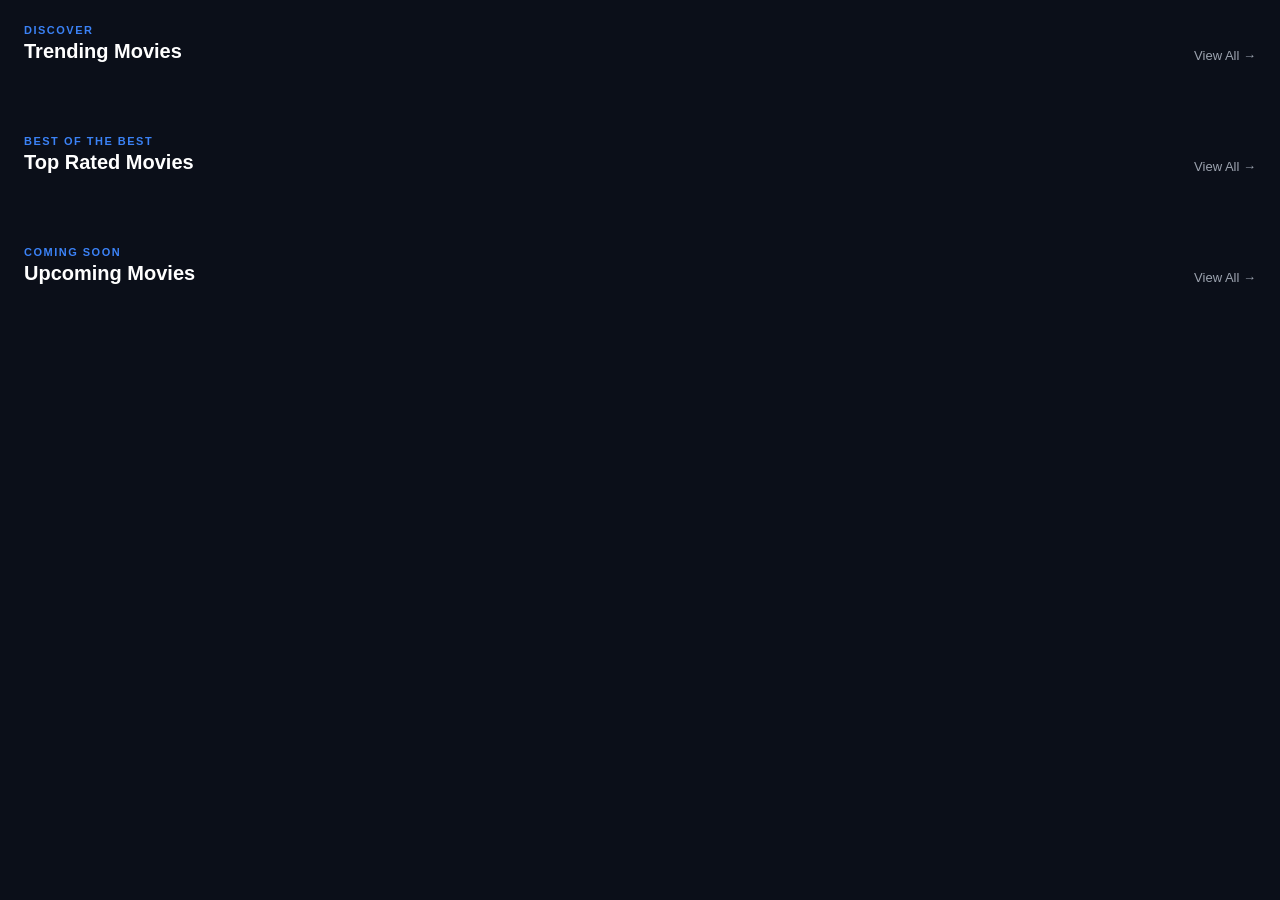
==== Main-Cards/Main-Cards.html @ 7cb5181d "Main-Cards" ====
<!DOCTYPE html>
<html lang="en">
<head>
    <meta charset="UTF-8">
    <meta name="viewport" content="width=device-width, initial-scale=1.0">
    <title>Movie Discovery</title>
    <link rel="stylesheet" href="Main-Cards.css">
</head>
<body>

    <!-- Trending Movies Section -->
    <div class="section-container">
        <div class="section-header">
            <div class="section-title-group">
                <div class="category">Discover</div>
                <h2>Trending Movies</h2>
            </div>
            <a href="#" class="view-all">View All →</a>
        </div>
        <div class="movie-row" id="trending-row">
            <!-- Trending Cards Will Be Put Inside -->
        </div>
    </div>

    <!-- Top Rated Movies Section -->
    <div class="section-container">
        <div class="section-header">
            <div class="section-title-group">
                <div class="category">Best of the Best</div>
                <h2>Top Rated Movies</h2>
            </div>
            <a href="#" class="view-all">View All →</a>
        </div>
        <div class="movie-row" id="top-rated-row">
            <!-- Top Rated Cards Will Be Put Inside -->
        </div>
    </div>

    <!-- Upcoming Movies Section -->
    <div class="section-container">
        <div class="section-header">
            <div class="section-title-group">
                <div class="category">Coming Soon</div>
                <h2>Upcoming Movies</h2>
            </div>
            <a href="#" class="view-all">View All →</a>
        </div>
        <div class="movie-row" id="upcoming-row">
            <!-- Upcoming Cards Will Be Put Inside -->
        </div>
    </div>

    <script src="Main-Cards.js"></script>
</body>
</html>
---- Main-Cards/Main-Cards.css ----
* {
    box-sizing: border-box;
    margin: 0;
    padding: 0;
    font-family: -apple-system, BlinkMacSystemFont, "Segoe UI", Roboto, Helvetica, Arial, sans-serif;
}

body {
    background-color: #0b0f19;
    color: #ffffff;
    padding: 24px;
    overflow-x: hidden;
}

.section-header {
    display: flex;
    justify-content: space-between;
    align-items: flex-end;
    margin-bottom: 16px;
}

.section-title-group .category {
    font-size: 11px;
    text-transform: uppercase;
    letter-spacing: 1.5px;
    color: #3b82f6;
    font-weight: 700;
    margin-bottom: 4px;
}

.section-title-group h2 {
    font-size: 20px;
    font-weight: 700;
    color: #ffffff;
}

.view-all {
    font-size: 13px;
    color: #9ca3af;
    text-decoration: none;
    font-weight: 500;
}

.view-all:hover {
    color: #ffffff;
}

.movie-row {
    display: flex;
    gap: 16px;
    overflow-x: auto;
    padding-bottom: 16px;
    margin-bottom: 40px;
    scrollbar-width: none; 
}

.movie-row::-webkit-scrollbar {
    display: none;
}

.movie-card {
    flex: 0 0 160px;
    background-color: #131826;
    border-radius: 12px;
    overflow: hidden;
    display: flex;
    flex-direction: column;
    position: relative;
    transition: transform 0.2s ease;
    border: 1px solid rgba(255, 255, 255, 0.05);
}

.movie-card:hover {
    transform: scale(1.03);
}

.poster-container {
    width: 100%;
    height: 235px;
    position: relative;
    background-color: #1f2937;
}

.poster-container img {
    width: 100%;
    height: 100%;
    object-fit: cover;
}

.favorite-btn {
    position: absolute;
    top: 8px;
    right: 8px;
    background: rgba(0, 0, 0, 0.6);
    border: none;
    border-radius: 50%;
    width: 28px;
    height: 28px;
    display: flex;
    align-items: center;
    justify-content: center;
    cursor: pointer;
    color: #ffffff;
    font-size: 14px;
    backdrop-filter: blur(4px);
}

.movie-info {
    padding: 10px;
    display: flex;
    flex-direction: column;
    justify-content: space-between;
    flex-grow: 1;
}

.movie-title {
    font-size: 13px;
    font-weight: 600;
    color: #e5e7eb;
    white-space: nowrap;
    overflow: hidden;
    text-overflow: ellipsis;
    margin-bottom: 8px;
}

.movie-meta {
    display: flex;
    justify-content: space-between;
    align-items: center;
    font-size: 11px;
    color: #9ca3af;
}

.rating {
    color: #fbbf24;
    font-weight: 600;
}
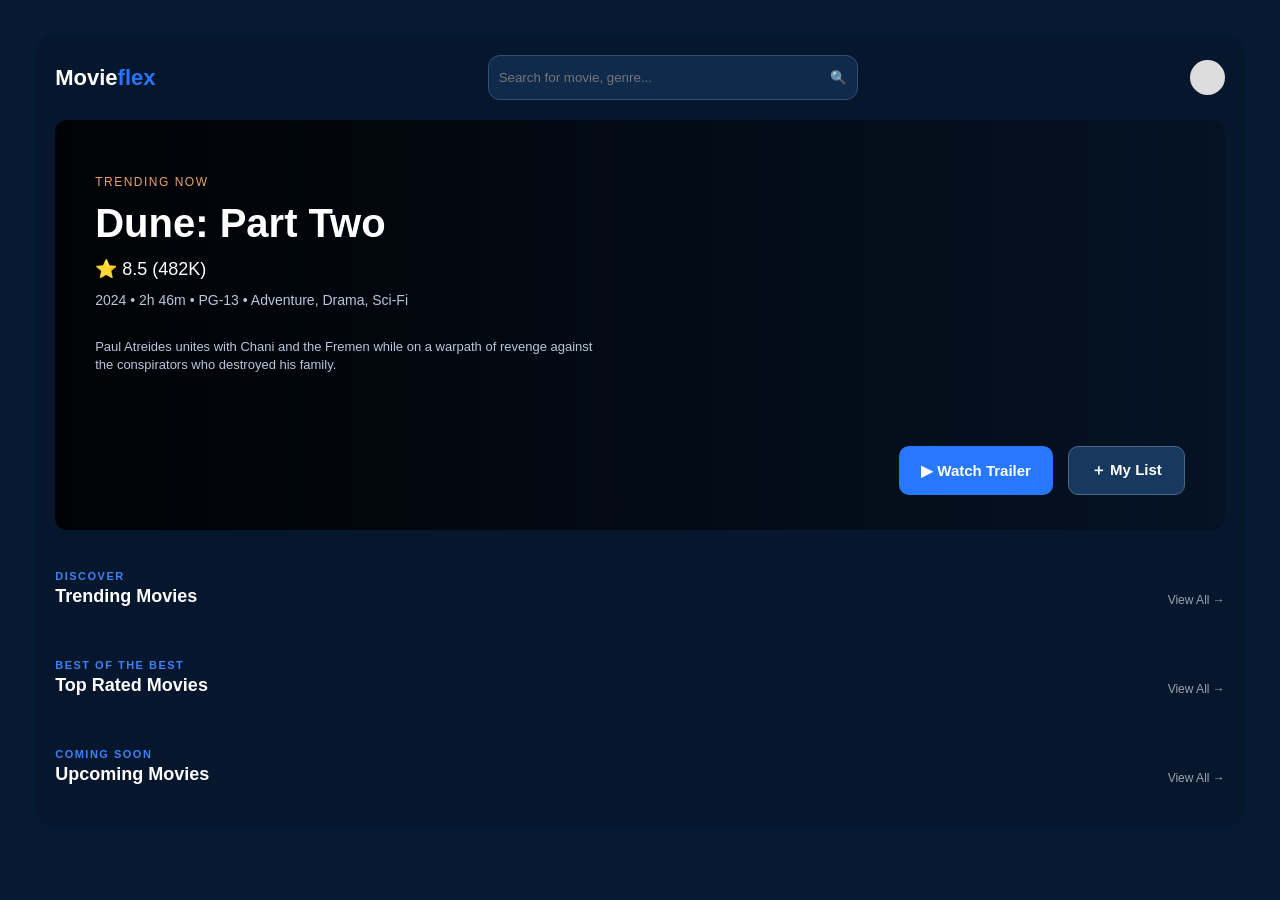
==== commit e3ab08c1: "Complete-Work" ====
--- a/Main-Cards/Main-Cards.html
+++ b/Main-Cards/Main-Cards.html
@@ -3,50 +3,199 @@
 <head>
     <meta charset="UTF-8">
     <meta name="viewport" content="width=device-width, initial-scale=1.0">
-    <title>Movie Discovery</title>
+    <title>Movieflex - Movie Discovery</title>
     <link rel="stylesheet" href="Main-Cards.css">
 </head>
 <body>
-
-    <!-- Trending Movies Section -->
-    <div class="section-container">
-        <div class="section-header">
-            <div class="section-title-group">
-                <div class="category">Discover</div>
-                <h2>Trending Movies</h2>
-            </div>
-            <a href="#" class="view-all">View All →</a>
+    
+    <div class="container">
+
+        <!-- HEADER -->
+        <header>
+            <div class="logo" style="display: flex; align-items: center; gap: 15px;">
+                <button id="backButton" class="back-btn hidden">← Back</button>
+                <span>Movie<span class="blue">flex</span></span>
+            </div>
+
+            <div class="search-box">
+                <input 
+                    type="text" 
+                    id="searchInput"
+                    placeholder="Search for movie, genre..."
+                >
+                <button id="searchButton">🔍</button>
+            </div>
+
+            <div class="header-icons">
+                <div class="profile"></div>
+            </div>
+        </header>
+
+        <!-- VIEW 1: HOME DISCOVERY (Hero + Movie Rows) -->
+        <div id="homeView" class="view-section">
+            <!-- HERO SECTION -->
+            <section class="hero" id="heroSection">
+                <div class="hero-content">
+                    <p class="trending">Trending Now</p>
+                    <h1 id="heroMovieTitle">Dune: Part Two</h1>
+
+                    <div class="rating">
+                        ⭐ <span id="heroMovieRating">8.5</span>
+                        <span id="heroVoteCount">(482K)</span>
+                    </div>
+
+                    <p class="movie-info">
+                        <span id="heroMovieYear">2024</span>
+                        •
+                        <span id="heroMovieRuntime">2h 46m</span>
+                        •
+                        <span id="heroMovieCert">PG-13</span>
+                        •
+                        <span id="heroMovieGenresText">Adventure, Drama, Sci-Fi</span>
+                    </p>
+
+                    <div class="genres" id="heroGenresContainer">
+                        <!-- Dynamic Genre Badges -->
+                    </div>
+
+                    <p class="description" id="heroMovieDescription">
+                        Paul Atreides unites with Chani and the Fremen while on a warpath of revenge against the conspirators who destroyed his family.
+                    </p>
+
+                    <div class="hero-buttons">
+                        <button id="heroTrailerButton" class="watch-button">
+                            ▶ Watch Trailer
+                        </button>
+                        <button id="heroListButton" class="list-button">
+                            ＋ My List
+                        </button>
+                    </div>
+                </div>
+            </section>
+
+            <!-- MOVIE CARD ROWS SECTION -->
+            <div style="margin-top: 40px;">
+                <div class="section-container">
+                    <div class="section-header">
+                        <div class="section-title-group">
+                            <div class="category">Discover</div>
+                            <h2>Trending Movies</h2>
+                        </div>
+                        <a href="#" class="view-all">View All →</a>
+                    </div>
+                    <div class="movie-row" id="trending-row"></div>
+                </div>
+
+                <div class="section-container">
+                    <div class="section-header">
+                        <div class="section-title-group">
+                            <div class="category">Best of the Best</div>
+                            <h2>Top Rated Movies</h2>
+                        </div>
+                        <a href="#" class="view-all">View All →</a>
+                    </div>
+                    <div class="movie-row" id="top-rated-row"></div>
+                </div>
+
+                <div class="section-container">
+                    <div class="section-header">
+                        <div class="section-title-group">
+                            <div class="category">Coming Soon</div>
+                            <h2>Upcoming Movies</h2>
+                        </div>
+                        <a href="#" class="view-all">View All →</a>
+                    </div>
+                    <div class="movie-row" id="upcoming-row"></div>
+                </div>
+            </div>
         </div>
-        <div class="movie-row" id="trending-row">
-            <!-- Trending Cards Will Be Put Inside -->
-        </div>
-    </div>
-
-    <!-- Top Rated Movies Section -->
-    <div class="section-container">
-        <div class="section-header">
-            <div class="section-title-group">
-                <div class="category">Best of the Best</div>
-                <h2>Top Rated Movies</h2>
-            </div>
-            <a href="#" class="view-all">View All →</a>
-        </div>
-        <div class="movie-row" id="top-rated-row">
-            <!-- Top Rated Cards Will Be Put Inside -->
-        </div>
-    </div>
-
-    <!-- Upcoming Movies Section -->
-    <div class="section-container">
-        <div class="section-header">
-            <div class="section-title-group">
-                <div class="category">Coming Soon</div>
-                <h2>Upcoming Movies</h2>
-            </div>
-            <a href="#" class="view-all">View All →</a>
-        </div>
-        <div class="movie-row" id="upcoming-row">
-            <!-- Upcoming Cards Will Be Put Inside -->
+
+        <!-- VIEW 2: DETAILED MOVIE DASHBOARD -->
+        <div id="detailsView" class="view-section hidden">
+            <!-- NAVIGATION TABS -->
+            <nav class="tabs">
+                <button class="tab active" data-tab="overview">Overview</button>
+                <button class="tab" data-tab="cast">Cast</button>
+                <button class="tab" data-tab="reviews">Reviews</button>
+                <button class="tab" data-tab="similar">Similar Movies</button>
+            </nav>
+
+            <!-- MAIN CONTENT -->
+            <main>
+                <div class="left-content">
+
+                    <!-- OVERVIEW TAB CONTENT -->
+                    <section id="overview" class="tab-content">
+                        <div class="overview-box">
+                            <div class="trailer">
+                                <img id="trailerImage" src="" alt="Movie trailer poster">
+                                <button id="playButton" class="play">▶</button>
+                                <p class="youtube">▶ YouTube</p>
+                            </div>
+
+                            <div class="movie-details">
+                                <div>
+                                    <span class="detail-icon">◷</span>
+                                    <p>Runtime</p>
+                                    <h3 id="detailRuntime">2h 46m</h3>
+                                </div>
+
+                                <div>
+                                    <span class="detail-icon">▣</span>
+                                    <p>Release Date</p>
+                                    <h3 id="detailReleaseDate">Mar 1, 2024</h3>
+                                </div>
+
+                                <div>
+                                    <span class="detail-icon">♡</span>
+                                    <p>Genres</p>
+                                    <div class="small-genres" id="detailGenresContainer"></div>
+                                </div>
+                            </div>
+                        </div>
+
+                        <!-- CAST PREVIEW SECTION -->
+                        <div class="cast-section">
+                            <div class="section-title">
+                                <h2>Cast</h2>
+                                <button id="viewCast">View all →</button>
+                            </div>
+                            <div class="cast-container" id="castContainer"></div>
+                        </div>
+                    </section>
+
+                    <!-- CAST TAB -->
+                    <section id="cast" class="tab-content hidden">
+                        <h2>Full Movie Cast</h2>
+                        <div class="cast-container" id="fullCastContainer" style="margin-top: 20px;"></div>
+                    </section>
+
+                    <!-- REVIEWS TAB -->
+                    <section id="reviews" class="tab-content hidden">
+                        <h2>Reviews</h2>
+                        <div class="review">
+                            ⭐⭐⭐⭐⭐
+                            <p>Amazing movie with great visuals and story.</p>
+                        </div>
+                    </section>
+
+                    <!-- SIMILAR MOVIES TAB -->
+                    <section id="similar" class="tab-content hidden">
+                        <h2>Similar Movies</h2>
+                        <div id="fullSimilarContainer" style="margin-top: 20px; display: grid; grid-template-columns: repeat(auto-fill, minmax(140px, 1fr)); gap: 15px;"></div>
+                    </section>
+
+                </div>
+
+                <!-- RIGHT SIDEBAR (SIMILAR MOVIES) -->
+                <aside>
+                    <div class="similar-title">
+                        <h2>Similar Movies</h2>
+                        <button id="viewSimilar">View all →</button>
+                    </div>
+                    <div id="similarMovies"></div>
+                </aside>
+            </main>
         </div>
     </div>
 
--- a/Main-Cards/Main-Cards.css
+++ b/Main-Cards/Main-Cards.css
@@ -1,22 +1,447 @@
 * {
-    box-sizing: border-box;
     margin: 0;
     padding: 0;
+    box-sizing: border-box;
     font-family: -apple-system, BlinkMacSystemFont, "Segoe UI", Roboto, Helvetica, Arial, sans-serif;
 }
 
 body {
-    background-color: #0b0f19;
-    color: #ffffff;
-    padding: 24px;
+    background-color: #071a35;
+    color: white;
+    padding: 10px;
     overflow-x: hidden;
+}
+
+/* MAIN CONTAINER */
+.container {
+    width: 96%;
+    max-width: 1300px;
+    margin: 25px auto;
+    background-color: #06172d;
+    border-radius: 20px;
+    padding: 20px;
+}
+
+/* HEADER */
+header {
+    display: flex;
+    align-items: center;
+    justify-content: space-between;
+    margin-bottom: 20px;
+}
+
+.logo {
+    font-size: 22px;
+    font-weight: bold;
+}
+
+.blue {
+    color: #2775ff;
+}
+
+.back-btn {
+    background: #16355d;
+    border: 1px solid #38618d;
+    color: white;
+    padding: 6px 12px;
+    border-radius: 8px;
+    cursor: pointer;
+    font-size: 13px;
+}
+
+.back-btn:hover {
+    background: #204575;
+}
+
+.search-box {
+    width: 370px;
+    height: 45px;
+    background-color: #102a4c;
+    border: 1px solid #315078;
+    border-radius: 12px;
+    display: flex;
+    align-items: center;
+}
+
+.search-box input {
+    width: 100%;
+    height: 100%;
+    background: transparent;
+    border: none;
+    outline: none;
+    color: white;
+    padding: 10px;
+}
+
+.search-box button {
+    background: none;
+    border: none;
+    color: white;
+    padding: 10px;
+    cursor: pointer;
+}
+
+.header-icons {
+    display: flex;
+    align-items: center;
+    gap: 20px;
+}
+
+.profile {
+    width: 35px;
+    height: 35px;
+    border-radius: 50%;
+    background-color: #ddd;
+    display: flex;
+    justify-content: center;
+    align-items: center;
+}
+
+/* HERO */
+.hero {
+    height: 410px;
+    border-radius: 12px;
+    background-image: linear-gradient(to right, rgba(0, 0, 0, 0.9), rgba(0, 0, 0, 0.2)), url("https://image.tmdb.org/t/p/original/1pdfLvkbY9ohJlCjQH2CZjjYVvJ.jpg");
+    background-size: cover;
+    background-position: center;
+    position: relative;
+    transition: background-image 0.4s ease-in-out;
+}
+
+.hero-content {
+    width: 55%;
+    padding: 55px 40px;
+}
+
+.trending {
+    color: #e8a36c;
+    margin-bottom: 12px;
+    font-size: 12px;
+    text-transform: uppercase;
+    letter-spacing: 1.5px;
+}
+
+.hero h1 {
+    font-size: 40px;
+    margin-bottom: 12px;
+}
+
+.hero .rating {
+    font-size: 18px;
+    margin-bottom: 12px;
+}
+
+.movie-info {
+    color: #b7c6dc;
+    margin-bottom: 15px;
+    font-size: 14px;
+}
+
+.genres {
+    display: flex;
+    gap: 10px;
+    margin-bottom: 15px;
+    flex-wrap: wrap;
+}
+
+.genres button {
+    color: white;
+    background-color: #16355d;
+    border: 1px solid #38618d;
+    border-radius: 20px;
+    padding: 6px 14px;
+    font-size: 12px;
+}
+
+.description {
+    color: #b7c6dc;
+    line-height: 1.4;
+    max-width: 500px;
+    font-size: 13px;
+    display: -webkit-box;
+    -webkit-line-clamp: 3;
+    -webkit-box-orient: vertical;
+    overflow: hidden;
+}
+
+.hero-buttons {
+    position: absolute;
+    bottom: 35px;
+    right: 40px;
+    display: flex;
+    gap: 15px;
+}
+
+.watch-button,
+.list-button {
+    padding: 14px 22px;
+    border-radius: 10px;
+    border: none;
+    font-size: 15px;
+    cursor: pointer;
+    font-weight: 600;
+}
+
+.watch-button {
+    background-color: #2878ff;
+    color: white;
+}
+
+.list-button {
+    background-color: #18395f;
+    color: white;
+    border: 1px solid #496887;
+}
+
+.watch-button:hover,
+.list-button:hover {
+    transform: scale(1.05);
+}
+
+/* TABS */
+.tabs {
+    display: flex;
+    gap: 40px;
+    padding: 20px 35px;
+    border-bottom: 1px solid #203653;
+}
+
+.tab {
+    background: none;
+    color: #9caec5;
+    border: none;
+    font-size: 16px;
+    padding: 10px;
+    cursor: pointer;
+}
+
+.tab.active {
+    color: white;
+    border-bottom: 4px solid #337cff;
+}
+
+/* MAIN */
+main {
+    display: grid;
+    grid-template-columns: 2fr 1fr;
+    gap: 20px;
+    margin-top: 20px;
+}
+
+/* OVERVIEW */
+.overview-box {
+    background-color: #091d35;
+    border: 1px solid #1e3652;
+    border-radius: 12px;
+    padding: 20px;
+    display: grid;
+    grid-template-columns: 1.5fr 1fr;
+    gap: 25px;
+}
+
+.trailer {
+    height: 260px;
+    position: relative;
+    overflow: hidden;
+    border-radius: 12px;
+    background-color: #1f2937;
+}
+
+.trailer img {
+    width: 100%;
+    height: 100%;
+    object-fit: cover;
+}
+
+.play {
+    position: absolute;
+    left: 50%;
+    top: 50%;
+    transform: translate(-50%, -50%);
+    width: 60px;
+    height: 60px;
+    border-radius: 50%;
+    border: 2px solid white;
+    background-color: rgba(0, 0, 0, 0.7);
+    color: white;
+    font-size: 22px;
+    cursor: pointer;
+    display: flex;
+    align-items: center;
+    justify-content: center;
+}
+
+.youtube {
+    position: absolute;
+    bottom: 10px;
+    right: 10px;
+    background-color: white;
+    color: black;
+    padding: 4px 8px;
+    border-radius: 5px;
+    font-size: 11px;
+    font-weight: bold;
+}
+
+/* MOVIE DETAILS */
+.movie-details {
+    display: flex;
+    flex-direction: column;
+    gap: 20px;
+}
+
+.movie-details p {
+    color: #8fa3bd;
+    margin: 3px 0;
+    font-size: 12px;
+}
+
+.detail-icon {
+    font-size: 20px;
+}
+
+.movie-details h3 {
+    color: white;
+    font-size: 15px;
+}
+
+.small-genres {
+    display: flex;
+    flex-wrap: wrap;
+    gap: 5px;
+}
+
+.small-genres span {
+    background-color: #122b4b;
+    padding: 5px 8px;
+    border-radius: 15px;
+    font-size: 11px;
+}
+
+/* CAST */
+.cast-section {
+    margin-top: 20px;
+    background-color: #091d35;
+    border: 1px solid #1e3652;
+    padding: 20px;
+    border-radius: 12px;
+}
+
+.section-title,
+.similar-title {
+    display: flex;
+    justify-content: space-between;
+    align-items: center;
+    margin-bottom: 15px;
+}
+
+.section-title h2, .similar-title h2 {
+    font-size: 18px;
+}
+
+.section-title button,
+.similar-title button,
+#viewCast,
+#viewSimilar {
+    background: none;
+    border: none;
+    color: #3980ff;
+    cursor: pointer;
+    font-size: 13px;
+}
+
+.cast-container {
+    display: grid;
+    grid-template-columns: repeat(6, 1fr);
+    gap: 12px;
+}
+
+.cast-card {
+    background: #061325;
+    border-radius: 8px;
+    overflow: hidden;
+    padding-bottom: 8px;
+    text-align: center;
+}
+
+.cast-card img {
+    width: 100%;
+    height: 110px;
+    object-fit: cover;
+}
+
+.cast-card h4 {
+    font-size: 12px;
+    margin-top: 6px;
+    padding: 0 4px;
+    white-space: nowrap;
+    overflow: hidden;
+    text-overflow: ellipsis;
+}
+
+.cast-card p {
+    color: #8295ac;
+    font-size: 11px;
+    margin-top: 3px;
+    padding: 0 4px;
+    white-space: nowrap;
+    overflow: hidden;
+    text-overflow: ellipsis;
+}
+
+/* RIGHT SIDE */
+aside {
+    background-color: #091d35;
+    border: 1px solid #1e3652;
+    border-radius: 12px;
+    padding: 20px;
+}
+
+.similar-movie {
+    display: flex;
+    gap: 12px;
+    margin-bottom: 12px;
+    align-items: center;
+    cursor: pointer;
+    padding: 6px;
+    border-radius: 8px;
+}
+
+.similar-movie:hover {
+    background-color: #102a48;
+}
+
+.similar-movie img {
+    width: 70px;
+    height: 70px;
+    object-fit: cover;
+    border-radius: 6px;
+}
+
+.similar-movie h3 {
+    font-size: 14px;
+    white-space: nowrap;
+    overflow: hidden;
+    text-overflow: ellipsis;
+    max-width: 170px;
+}
+
+.similar-movie p {
+    color: #b5c5d9;
+    font-size: 12px;
+    margin-top: 4px;
+}
+
+/* SECTIONS (Rows) */
+.section-container {
+    margin-top: 30px;
 }
 
 .section-header {
     display: flex;
     justify-content: space-between;
     align-items: flex-end;
-    margin-bottom: 16px;
+    margin-bottom: 12px;
 }
 
 .section-title-group .category {
@@ -29,13 +454,13 @@
 }
 
 .section-title-group h2 {
-    font-size: 20px;
+    font-size: 18px;
     font-weight: 700;
     color: #ffffff;
 }
 
 .view-all {
-    font-size: 13px;
+    font-size: 12px;
     color: #9ca3af;
     text-decoration: none;
     font-weight: 500;
@@ -49,8 +474,7 @@
     display: flex;
     gap: 16px;
     overflow-x: auto;
-    padding-bottom: 16px;
-    margin-bottom: 40px;
+    padding-bottom: 10px;
     scrollbar-width: none; 
 }
 
@@ -58,8 +482,9 @@
     display: none;
 }
 
+/* MOVIE CARDS */
 .movie-card {
-    flex: 0 0 160px;
+    flex: 0 0 150px;
     background-color: #131826;
     border-radius: 12px;
     overflow: hidden;
@@ -68,6 +493,7 @@
     position: relative;
     transition: transform 0.2s ease;
     border: 1px solid rgba(255, 255, 255, 0.05);
+    cursor: pointer;
 }
 
 .movie-card:hover {
@@ -76,7 +502,7 @@
 
 .poster-container {
     width: 100%;
-    height: 235px;
+    height: 220px;
     position: relative;
     background-color: #1f2937;
 }
@@ -89,38 +515,39 @@
 
 .favorite-btn {
     position: absolute;
-    top: 8px;
-    right: 8px;
+    top: 6px;
+    right: 6px;
     background: rgba(0, 0, 0, 0.6);
     border: none;
     border-radius: 50%;
-    width: 28px;
-    height: 28px;
+    width: 26px;
+    height: 26px;
     display: flex;
     align-items: center;
     justify-content: center;
     cursor: pointer;
     color: #ffffff;
-    font-size: 14px;
+    font-size: 13px;
     backdrop-filter: blur(4px);
-}
-
-.movie-info {
-    padding: 10px;
+    z-index: 2;
+}
+
+.movie-info-card {
+    padding: 8px;
     display: flex;
     flex-direction: column;
     justify-content: space-between;
     flex-grow: 1;
 }
 
-.movie-title {
-    font-size: 13px;
+.movie-title-card {
+    font-size: 12px;
     font-weight: 600;
     color: #e5e7eb;
     white-space: nowrap;
     overflow: hidden;
     text-overflow: ellipsis;
-    margin-bottom: 8px;
+    margin-bottom: 6px;
 }
 
 .movie-meta {
@@ -131,7 +558,90 @@
     color: #9ca3af;
 }
 
-.rating {
+.rating-tag {
     color: #fbbf24;
     font-weight: 600;
+}
+
+/* UTILS */
+.hidden {
+    display: none !important;
+}
+
+.tab-content {
+    width: 100%;
+}
+
+.review {
+    margin-top: 15px;
+    background-color: #102a48;
+    padding: 15px;
+    border-radius: 10px;
+}
+
+/* RESPONSIVE DESIGN */
+@media (max-width: 900px) {
+    header {
+        flex-wrap: wrap;
+        gap: 15px;
+    }
+
+    .search-box {
+        width: 100%;
+        order: 3;
+    }
+
+    .hero {
+        height: auto;
+        min-height: 480px;
+    }
+
+    .hero-content {
+        width: 80%;
+    }
+
+    main {
+        grid-template-columns: 1fr;
+    }
+
+    .cast-container {
+        grid-template-columns: repeat(3, 1fr);
+    }
+}
+
+@media (max-width: 600px) {
+    .container {
+        width: 100%;
+        margin: 0;
+        border-radius: 0;
+        padding: 10px;
+    }
+
+    .hero-content {
+        width: 100%;
+        padding: 30px 15px;
+    }
+
+    .hero h1 {
+        font-size: 28px;
+    }
+
+    .hero-buttons {
+        position: static;
+        margin-top: 20px;
+    }
+
+    .overview-box {
+        grid-template-columns: 1fr;
+    }
+
+    .cast-container {
+        grid-template-columns: repeat(2, 1fr);
+    }
+
+    .tabs {
+        gap: 10px;
+        padding: 15px 5px;
+        overflow-x: auto;
+    }
 }
